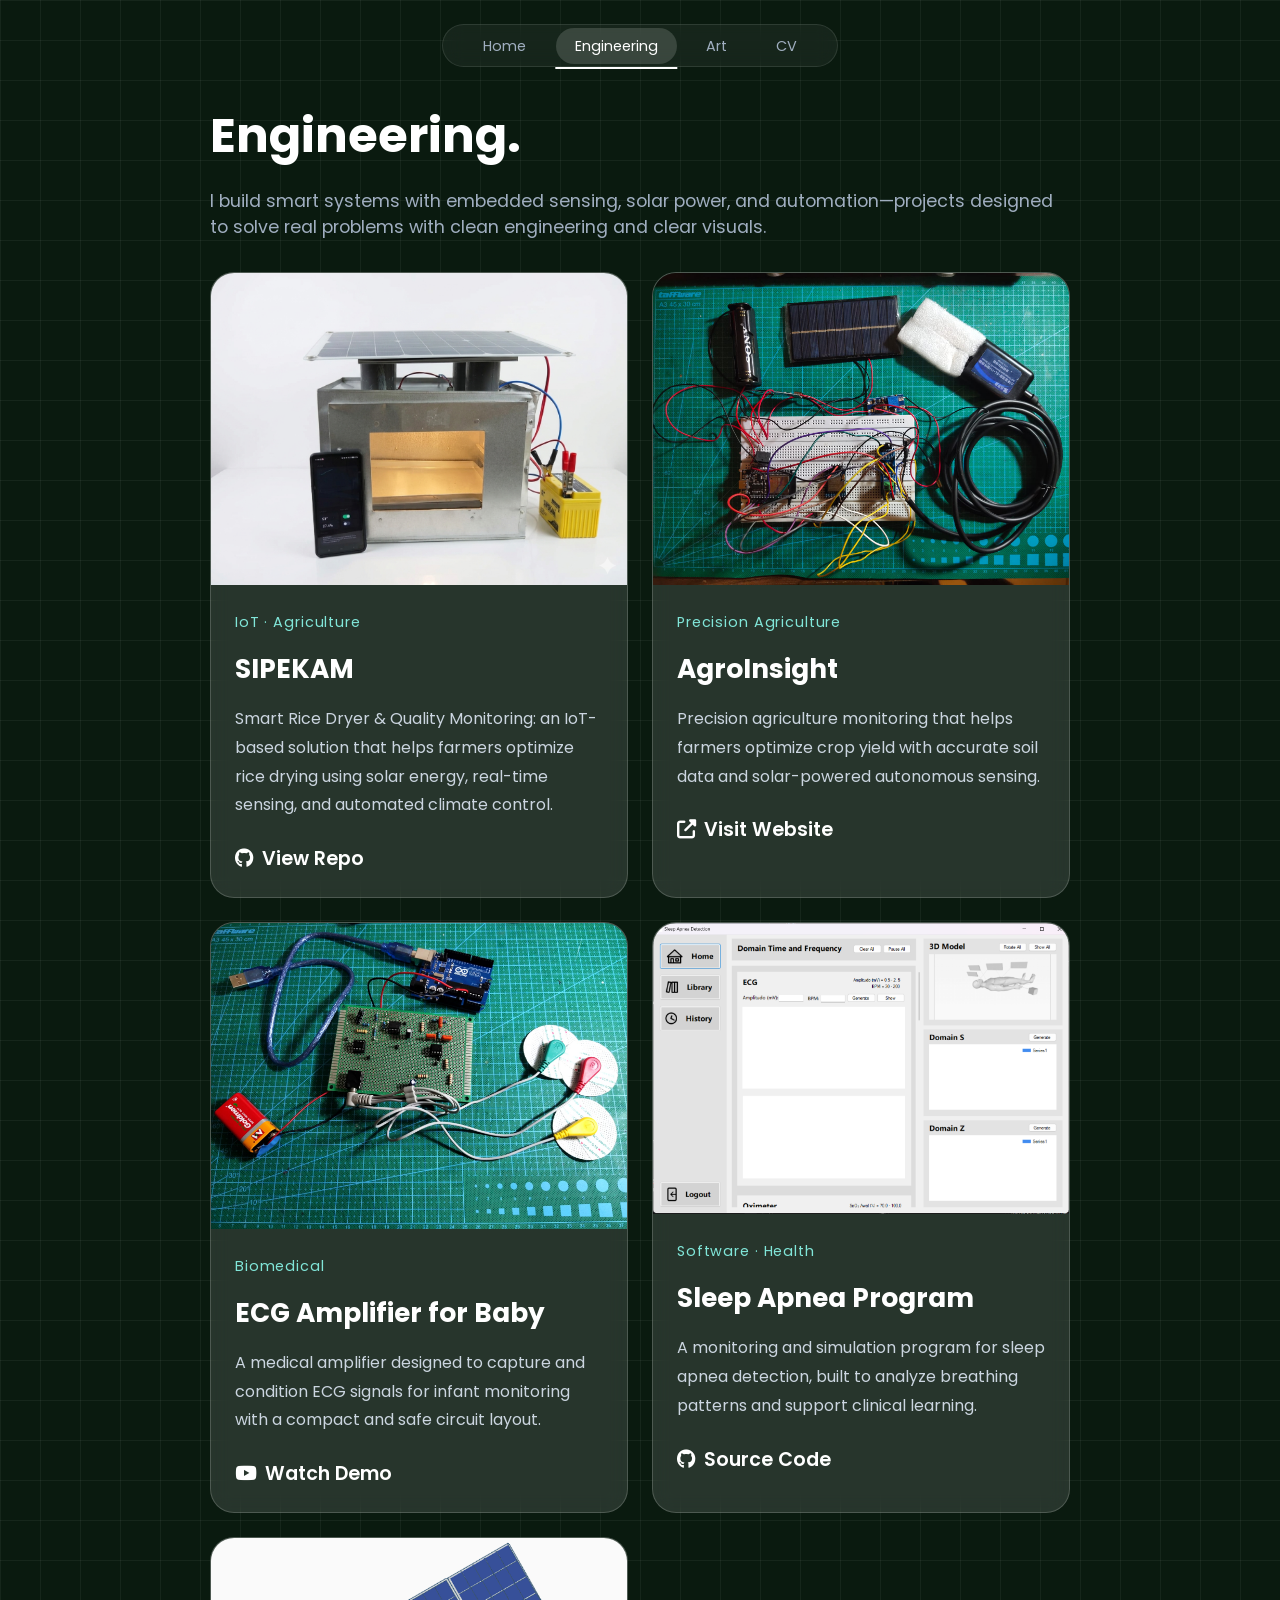
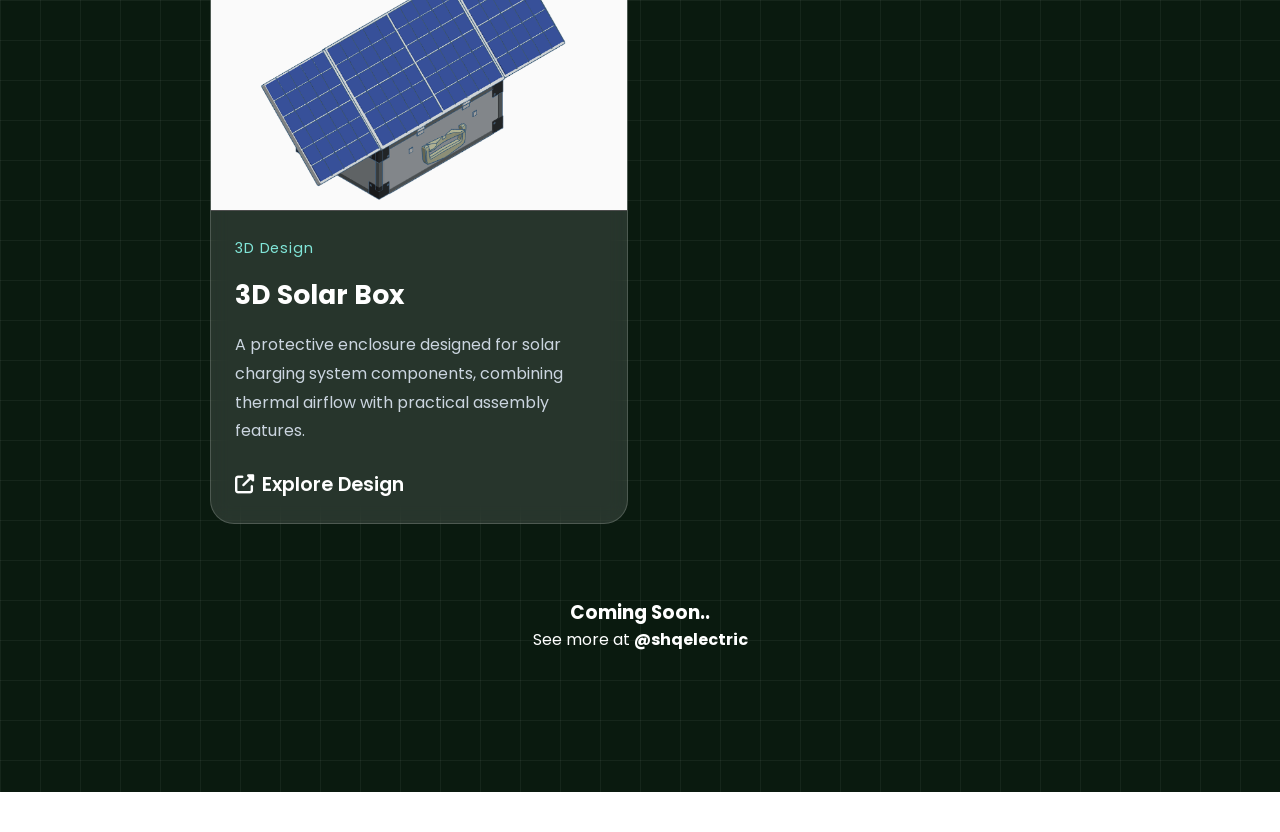
==== engineering.html @ bae483c5 "Add files via upload" ====
<!DOCTYPE html>
<html lang="id">
<head>
    <meta charset="UTF-8">
    <meta name="viewport" content="width=device-width, initial-scale=1.0">
    <title>Engineering - Shauqi Athallah's Portfolio</title>
    <link rel="stylesheet" href="https://fonts.googleapis.com/css2?family=Poppins:wght@400;600;700;800;900&display=swap">
    <link rel="stylesheet" href="https://cdnjs.cloudflare.com/ajax/libs/font-awesome/6.4.0/css/all.min.css">
    <link rel="icon" type="image/png" href="Assets/Logo.png">
    <link rel="stylesheet" href="style.css">
</head>
<body>
    <nav class="navbar">
        <ul class="nav-links">
            <li><a href="index.html" class="nav-item">Home</a></li>
            <li><a href="engineering.html" class="nav-item">Engineering</a></li>
            <li><a href="art.html" class="nav-item">Art</a></li>
            <li><a href="cv.html" class="nav-item">CV</a></li>
        </ul>
    </nav>

    <section class="engineering-section reveal">
        <div class="grid-overlay"></div>
        <div class="container">
            <div class="engineering-header">
                <div>
                    <h2 class="eng-title anim-title">Engineering.</h2>
                    <p class="eng-subtitle anim-subtitle">I build smart systems with embedded sensing, solar power, and automation—projects designed to solve real problems with clean engineering and clear visuals.</p>
            </div>

            <div class="projects-grid">
                <article class="project-card">
                    <div class="project-card-image"><img src="Assets/SIPEKAM.png" alt="SIPEKAM"></div>
                    <div class="project-card-body">
                        <span class="project-tag">IoT · Agriculture</span>
                        <h3>SIPEKAM</h3>
                        <p>Smart Rice Dryer & Quality Monitoring: an IoT-based solution that helps farmers optimize rice drying using solar energy, real-time sensing, and automated climate control.</p>
                        <div class="project-links"><a href="https://github.com/Paintingzboy/SEPEKAM" target="_blank" class="project-link"><i class="fab fa-github"></i> View Repo</a></div>
                    </div>
                </article>
                <article class="project-card">
                    <div class="project-card-image"><img src="Assets/Agroinsight.jpeg" alt="AgroInsight"></div>
                    <div class="project-card-body">
                        <span class="project-tag">Precision Agriculture</span>
                        <h3>AgroInsight</h3>
                        <p>Precision agriculture monitoring that helps farmers optimize crop yield with accurate soil data and solar-powered autonomous sensing.</p>
                        <div class="project-links"><a href="https://greenusa.group/" target="_blank" class="project-link"><i class="fas fa-external-link-alt"></i> Visit Website</a></div>
                    </div>
                </article>
                <article class="project-card">
                    <div class="project-card-image"><img src="Assets/ecg_project.png" alt="ECG Amplifier"></div>
                    <div class="project-card-body">
                        <span class="project-tag">Biomedical</span>
                        <h3>ECG Amplifier for Baby</h3>
                        <p>A medical amplifier designed to capture and condition ECG signals for infant monitoring with a compact and safe circuit layout.</p>
                        <div class="project-links"><a href="https://youtu.be/waEF_Oey0KQ" target="_blank" class="project-link"><i class="fab fa-youtube"></i> Watch Demo</a></div>
                    </div>
                </article>
                <article class="project-card">
                    <div class="project-card-image"><img src="Assets/sleep_apnea.png" alt="Sleep Apnea"></div>
                    <div class="project-card-body">
                        <span class="project-tag">Software · Health</span>
                        <h3>Sleep Apnea Program</h3>
                        <p>A monitoring and simulation program for sleep apnea detection, built to analyze breathing patterns and support clinical learning.</p>
                        <div class="project-links"><a href="https://github.com/Paintingzboy/Sleep-Apnea-Automatic-Detection-Simulation" target="_blank" class="project-link"><i class="fab fa-github"></i> Source Code</a></div>
                    </div>
                </article>
                <article class="project-card">
                    <div class="project-card-image"><img src="Assets/solar_box.png" alt="3D Solar Box"></div>
                    <div class="project-card-body">
                        <span class="project-tag">3D Design</span>
                        <h3>3D Solar Box</h3>
                        <p>A protective enclosure designed for solar charging system components, combining thermal airflow with practical assembly features.</p>
                        <div class="project-links"><a href="https://www.tinkercad.com/things/6fHM1YEvElI" target="_blank" class="project-link"><i class="fas fa-external-link-alt"></i> Explore Design</a></div>
                    </div>
                </article>
            </div>
            <div class="coming-soon">
                <h3>Coming Soon..</h3>
                <p>See more at <a href="https://instagram.com/shqelectric" target="_blank">@shqelectric</a></p>
            </div>
        </div>
    </section>

    <script src="script.js"></script>
</body>
</html>
---- style.css ----
/* --- Global Styles --- */
* { 
    margin: 0; 
    padding: 0; 
    box-sizing: border-box; 
    scroll-behavior: smooth; 
}

body {
    font-family: 'Poppins', sans-serif;
    background: linear-gradient(180deg, #253551 0%, #151B25 100%);
    background-attachment: fixed;
    color: #ffffff;
    overflow-x: hidden;
}

.nav-links a {
    position: relative;
    transition: all 0.3s ease;
    animation: navFade 0.8s ease-out both;
}

.anim-title {
    opacity: 0;
    animation: popIn 0.9s ease-out forwards;
}

.anim-subtitle {
    opacity: 0;
    animation: floatIn 1s ease-out 0.1s forwards;
}

.anim-text {
    opacity: 0;
    animation: textRise 1s ease-out 0.2s forwards;
}

.anim-image {
    opacity: 0;
    animation: imagePulse 1.1s ease-out 0.25s forwards;
}

@keyframes popIn {
    from { opacity: 0; transform: translateY(-18px) scale(0.98); }
    to { opacity: 1; transform: translateY(0) scale(1); }
}

@keyframes floatIn {
    from { opacity: 0; transform: translateY(20px); }
    to { opacity: 1; transform: translateY(0); }
}

@keyframes textRise {
    from { opacity: 0; transform: translateX(-20px); }
    to { opacity: 1; transform: translateX(0); }
}

@keyframes imagePulse {
    from { opacity: 0; transform: translateY(20px) scale(0.98); }
    to { opacity: 1; transform: translateY(0) scale(1); }
}

@keyframes navFade {
    from { opacity: 0; transform: translateY(-8px); }
    to { opacity: 1; transform: translateY(0); }
}

/* --- Navbar --- */
.navbar { 
    display: flex; 
    justify-content: center; 
    padding: 1.5rem 0; 
    position: fixed; 
    width: 100%; 
    top: 0; 
    z-index: 1000; 
}
.nav-links { 
    display: flex; 
    list-style: none; 
    background: rgba(255, 255, 255, 0.05); 
    padding: 0.5rem 1rem; 
    border-radius: 30px; 
    border: 1px solid rgba(255, 255, 255, 0.1); 
    backdrop-filter: blur(10px); 
}
.nav-links li { margin: 0 5px; }
.nav-links a { 
    text-decoration: none; 
    color: #a0aec0; 
    padding: 0.5rem 1.2rem; 
    border-radius: 20px; 
    font-size: 0.9rem; 
    transition: 0.3s; 
}
.nav-links a.active, .nav-links a:hover { 
    background: rgba(255, 255, 255, 0.15); 
    color: white; 
}

/* --- Hero Section --- */
.hero-container { 
    height: 100vh; 
    display: flex; 
    align-items: center; 
    justify-content: space-between; 
    max-width: 1200px; 
    margin: 0 auto; 
    padding: 0 2rem; 
}
.hero-text { flex: 1.2; z-index: 2; }
.hero-text h1 { 
    font-size: 4rem; 
    line-height: 1.1; 
    margin-bottom: 1.5rem; 
}
.hero-text p { 
    color: #cbd5e0; 
    font-size: 1.2rem; 
    margin-bottom: 2.5rem; 
}
.social-icons { display: flex; gap: 1.5rem; }
.social-icons a { 
    color: white; 
    font-size: 1.6rem; 
    transition: 0.3s; 
}
.social-icons a:hover { 
    transform: translateY(-3px); 
    color: #a0aec0; 
}
.hero-image { 
    flex: 1; 
    display: flex; 
    justify-content: flex-end; 
    align-items: flex-end; 
    height: 100%; 
    padding-bottom: 5vh; 
}
.hero-image img { 
    max-width: 90%; 
    height: auto; 
    max-height: 85vh; 
    object-fit: contain; 
    -webkit-mask-image: linear-gradient(to bottom, black 70%, transparent 100%); 
    mask-image: linear-gradient(to bottom, black 70%, transparent 100%); 
}

/* --- Experiences --- */
.experience-section { 
    max-width: 1200px; 
    margin: 0 auto; 
    padding: 120px 2rem; 
}
.experience-section h2 { 
    font-size: 3.5rem; 
    margin-bottom: 4rem; 
}
.exp-grid { 
    display: grid; 
    grid-template-columns: repeat(auto-fit, minmax(320px, 1fr)); 
    gap: 4rem; 
}
.exp-item h3 { 
    font-size: 1.5rem; 
    margin-bottom: 1.5rem; 
    font-weight: 600; 
}
.exp-item ul { 
    list-style: none; 
    color: #cbd5e0; 
}
.exp-item li { 
    margin-bottom: 0.8rem; 
    position: relative; 
    padding-left: 1.5rem; 
    font-size: 1.1rem; 
}
.exp-item li::before { 
    content: "•"; 
    position: absolute; 
    left: 0; 
    color: #ffffff; 
}

.home-experience {
    padding: 100px 2rem;
    background: rgba(255,255,255,0.05);
}
.home-experience .section-header {
    max-width: 800px;
    margin: 0 auto 3rem;
    text-align: center;
}
.home-experience .section-title {
    font-size: 3.5rem;
    margin-bottom: 1rem;
}
.home-experience .section-subtitle {
    font-size: 1.05rem;
    color: #cbd5e0;
    line-height: 1.7;
}
.home-exp-grid {
    display: grid;
    grid-template-columns: repeat(3, minmax(260px, 1fr));
    gap: 24px;
}
.home-exp-section {
    padding: 100px 2rem;
    background: transparent;
}
.home-exp-section .section-header {
    max-width: 850px;
    margin: 0 auto 2.5rem;
    text-align: center;
}
.home-exp-list {
    display: grid;
    grid-template-columns: repeat(3, minmax(200px, 1fr));
    gap: 40px 32px;
}
.home-exp-group {
    display: flex;
    flex-direction: column;
    gap: 22px;
}
.home-exp-group .exp-category {
    font-size: 1.15rem;
    color: #ffffff;
    text-transform: uppercase;
    letter-spacing: 0.14em;
    margin-bottom: 0.8rem;
}
.home-exp-entry {
    display: block;
    padding: 0;
    border: none;
}
.home-exp-entry h4 {
    font-size: 1.1rem;
    font-weight: 700;
    color: #ffffff;
    margin-bottom: 0.25rem;
}
.home-exp-entry .exp-organization {
    color: #cbd5e0;
    font-size: 0.95rem;
    margin-bottom: 0.45rem;
}
.home-exp-entry .exp-date {
    color: rgba(203, 213, 224, 0.75);
    font-size: 0.9rem;
}
.home-exp-entry + .home-exp-entry {
    margin-top: 1.5rem;
}
.home-exp-group {
    padding: 0;
    border-radius: 0;
    background: transparent;
    border: none;
    backdrop-filter: none;
}
.exp-card-media {
    display: grid;
    grid-template-columns: 120px 1fr;
    gap: 16px;
    align-items: center;
    padding: 24px;
    border-bottom: 1px solid rgba(255,255,255,0.08);
}
.exp-card-image {
    width: 100%;
    height: 120px;
    background: linear-gradient(135deg, rgba(255,255,255,0.15), rgba(255,255,255,0.06));
    border-radius: 20px;
    display: flex;
    align-items: center;
    justify-content: center;
}
.exp-card-icon {
    font-size: 2rem;
    color: white;
}
.exp-card-caption p {
    color: #cbd5e0;
    font-size: 0.95rem;
    line-height: 1.6;
}
.exp-card-content {
    padding: 24px;
}
.exp-card-content h3 {
    margin-bottom: 1rem;
    font-size: 1.4rem;
}
.exp-card-content ul {
    list-style: none;
    color: #cbd5e0;
    display: grid;
    gap: 0.75rem;
}
.exp-card-content li {
    padding-left: 1.4rem;
    position: relative;
}
.exp-card-content li::before {
    content: "–";
    position: absolute;
    left: 0;
    color: #fff;
}

/* --- Engineering Section --- */
.engineering-section { 
    position: relative; 
    background-color: #0a1a0f; 
    padding: 100px 0; 
    min-height: 100vh; 
}
.grid-overlay { 
    position: absolute; 
    top: 0; 
    left: 0; 
    width: 100%; 
    height: 100%; 
    background-image: linear-gradient(rgba(255,255,255,0.05) 1px, transparent 1px), linear-gradient(90deg, rgba(255,255,255,0.05) 1px, transparent 1px); 
    background-size: 40px 40px; 
    pointer-events: none; 
}
.container { 
    max-width: 900px; 
    margin: 0 auto; 
    padding: 0 20px; 
    position: relative; 
    z-index: 1; 
}
.eng-title { 
    font-size: 3rem; 
    margin-bottom: 1rem; 
    color: #fff; 
}
.eng-subtitle { 
    font-size: 1.1rem; 
    color: #a0aec0; 
    margin-bottom: 0.5rem; 
}
.eng-text { 
    margin-bottom: 3rem; 
    color: #fff; 
}
.project-list { 
    display: flex; 
    flex-direction: column; 
    gap: 25px; 
}
.project-box { 
    display: flex; 
    background: rgba(255, 255, 255, 0.12); 
    border: 1px solid rgba(255, 255, 255, 0.18); 
    backdrop-filter: blur(10px); 
    border-radius: 18px; 
    padding: 20px; 
    position: relative; 
    transition: 0.3s ease; 
    align-items: center; 
    gap: 20px; 
}
.project-box:hover { 
    background: rgba(255, 255, 255, 0.18); 
    transform: translateY(-4px); 
}
.project-img { 
    width: 180px; 
    height: 120px; 
    background: #1a1a1a; 
    border-radius: 10px; 
    overflow: hidden; 
    flex-shrink: 0; 
}
.project-img img { 
    width: 100%; 
    height: 100%; 
    object-fit: cover; 
}
.project-info h3 { 
    font-size: 1.4rem; 
    margin-bottom: 5px; 
}
.project-info p { 
    color: #cbd5e0; 
    font-size: 0.95rem; 
}
.category { 
    font-style: italic; 
    color: #a0aec0; 
    font-size: 0.9rem; 
}
.project-actions { 
    position: absolute; 
    top: 20px; 
    right: 20px; 
    display: flex; 
    gap: 15px; 
}
.project-link { 
    color: rgba(255, 255, 255, 0.5); 
    font-size: 1.2rem; 
    transition: 0.3s; 
    text-decoration: none; 
}
.project-link:hover { 
    color: #fff; 
    transform: scale(1.1); 
}
.youtube-hover:hover { 
    color: #FF0000; 
}

.engineering-header {
    display: flex;
    flex-direction: column;
    gap: 1.5rem;
    margin-bottom: 2.5rem;
}
.eng-description {
    color: #cbd5e0;
    max-width: 760px;
    line-height: 1.7;
}
.projects-grid {
    display: grid;
    grid-template-columns: repeat(2, minmax(320px, 1fr));
    gap: 24px;
}
.project-card {
    background: rgba(255,255,255,0.12);
    border: 1px solid rgba(255,255,255,0.18);
    backdrop-filter: blur(10px);
    border-radius: 24px;
    overflow: hidden;
    display: flex;
    flex-direction: column;
    transition: transform 0.25s ease, border-color 0.25s ease, background 0.25s ease;
}
.project-card:hover {
    transform: translateY(-8px);
    border-color: rgba(255,255,255,0.28);
    background: rgba(255,255,255,0.18);
}
.project-card-image {
    width: 100%;
    min-height: 240px;
    overflow: hidden;
}
.project-card-image img {
    width: 100%;
    height: 100%;
    object-fit: cover;
    display: block;
}
.project-card-body {
    padding: 24px;
}
.project-tag {
    display: inline-block;
    margin-bottom: 1rem;
    color: #81e6d9;
    font-size: 0.9rem;
    letter-spacing: 0.06em;
}
.project-card-body h3 {
    font-size: 1.65rem;
    margin-bottom: 1rem;
}
.project-card-body p {
    color: #cbd5e0;
    line-height: 1.8;
    margin-bottom: 1.5rem;
}
.project-links {
    display: flex;
    gap: 1rem;
}
.project-link {
    color: #ffffff;
    font-weight: 600;
    text-decoration: none;
    display: inline-flex;
    align-items: center;
    gap: 0.5rem;
    transition: color 0.25s ease;
}
.project-link:hover {
    color: #81e6d9;
}

/* FIX @SHQELECTRIC: TENGAH & NO UNDERLINE */
.coming-soon { 
    text-align: center; 
    margin-top: 50px; 
}
.coming-soon a { 
    color: #ffffff; 
    text-decoration: none !important; 
    font-weight: 700; 
}

/* --- Art Section --- */
.art-section { 
    background-color: #ffffff !important; 
    color: #000000 !important; 
    padding: 100px 0; 
    min-height: 100vh; 
    position: relative; 
    z-index: 5; 
}
.art-container { 
    max-width: 1000px; 
    margin: 0 auto; 
    padding: 0 20px; 
}
.art-title { 
    font-size: 3.5rem; 
    font-weight: 800; 
    margin-bottom: 10px; 
    color: #000 !important; 
}
.art-subtitle { 
    font-size: 1.1rem; 
    margin-bottom: 60px; 
    color: #333 !important; 
    line-height: 1.6; 
}

/* Slideshow */
.slideshow-container { 
    position: relative; 
    width: 100%; 
    overflow: hidden; 
    border-radius: 10px; 
}
.slides-wrapper { 
    display: flex; 
    width: 300%; 
    transition: transform 0.8s cubic-bezier(0.4, 0, 0.2, 1); 
}
.featured-art { 
    flex: 0 0 33.333%; 
    display: flex; 
    align-items: center; 
    justify-content: space-between; 
    gap: 50px; 
    padding: 20px; 
}
.art-info { flex: 1; }
.art-name { 
    font-size: 2.8rem; 
    font-weight: 800; 
    line-height: 1.1; 
    margin-bottom: 15px; 
    color: #000 !important; 
}
.art-detail { 
    font-size: 1.1rem; 
    color: #444 !important; 
}
.art-frame { 
    flex: 1.4; 
    border-radius: 4px; 
    overflow: hidden; 
    box-shadow: 0 10px 30px rgba(0,0,0,0.1); 
}
.art-frame img { 
    width: 100%; 
    display: block; 
}

/* NAV BUTTONS TRANSPARAN MELAYANG */
.slide-nav-btn {
    position: relative;
    display: inline-flex;
    align-items: center;
    justify-content: center;
    background: rgba(0, 0, 0, 0.12); 
    color: white; 
    border: none;
    width: 36px; 
    height: 36px; 
    border-radius: 50%; 
    cursor: pointer;
    z-index: 20; 
    transition: 0.3s; 
    font-size: 0.95rem;
    margin: 0 8px;
}
.slide-nav-btn:hover { 
    background: rgba(0, 0, 0, 0.3); 
}
.prev-slide, .next-slide { left: auto; right: auto; top: auto; transform: none; }
.slide-controls-wrapper {
    display: flex;
    justify-content: center;
    gap: 12px;
    margin-top: 16px;
}
/* Art Gallery Masonry (Asli) */
.gallery-header { 
    text-align: center; 
    font-size: 4rem; 
    font-weight: 900; 
    margin: 60px 0 40px; 
    color: #000 !important; 
}
.art-masonry-grid { 
    columns: 3; 
    column-gap: 20px; 
    width: 100%; 
}
.grid-box { 
    break-inside: avoid; 
    margin-bottom: 20px; 
    border-radius: 8px; 
    overflow: hidden; 
    box-shadow: 0 4px 15px rgba(0,0,0,0.1); 
    transition: 0.3s; 
}
.grid-box img { 
    width: 100%; 
    height: auto; 
    display: block; 
}

.art-insta { 
    text-align: center; 
    font-size: 1.1rem; 
    color: #000 !important; 
    margin-top: 40px; 
}
.art-insta a { 
    color: #000 !important; 
    font-weight: 700; 
    text-decoration: none; 
}

/* Reveal Animation */
.reveal {
    opacity: 0;
    transform: translateY(40px);
    transition: all 1.2s cubic-bezier(0.4, 0, 0.2, 1);
}
.reveal.active {
    opacity: 1;
    transform: translateY(0);
}

/* Smooth Scroll Behavior */
html {
    scroll-behavior: smooth;
}

/* Nav Link Animation */
.nav-links a {
    position: relative;
    transition: all 0.3s ease;
}
.nav-links a::after {
    content: '';
    position: absolute;
    bottom: -5px;
    left: 50%;
    width: 0;
    height: 2px;
    background: white;
    transition: all 0.3s ease;
    transform: translateX(-50%);
}
.nav-links a.active::after,
.nav-links a:hover::after {
    width: 100%;
}

/* --- CV Section --- */
.cv-section {
    min-height: 100vh; 
    padding: 100px 2rem; 
    background: #151B25;
}
.cv-wrapper { 
    width: 100%; 
    max-width: 900px; 
    margin: 0 auto; 
    background: white; 
    border-radius: 10px; 
    overflow: hidden; 
    box-shadow: 0 10px 30px rgba(0,0,0,0.5); 
}
.cv-title { 
    font-size: 3.5rem; 
    margin-bottom: 2rem; 
}
.download-btn { 
    display: inline-block; 
    padding: 10px 25px; 
    background: rgba(255,255,255,0.1); 
    color: white; 
    text-decoration: none; 
    border-radius: 20px; 
    border: 1px solid rgba(255,255,255,0.2); 
    transition: 0.3s; 
}
.download-btn:hover { 
    background: rgba(255,255,255,0.2); 
}

/* --- Media Queries for Responsiveness --- */

/* Tablet */
@media (max-width: 1024px) {
    .hero-text h1 { font-size: 3rem; }
    .hero-text p { font-size: 1rem; }
    .experience-section h2 { font-size: 3rem; }
    .eng-title { font-size: 2.5rem; }
    .art-title { font-size: 3rem; }
    .art-name { font-size: 2.5rem; }
    .gallery-header { font-size: 3rem; }
    .cv-title { font-size: 3rem; }
    .project-box { flex-direction: column; align-items: flex-start; gap: 15px; }
    .project-img { width: 100%; height: 200px; }
    .project-actions { position: static; justify-content: flex-end; }
    .home-exp-list { grid-template-columns: repeat(2, 1fr); gap: 32px 24px; }
}

/* Mobile */
@media (max-width: 768px) {
    .navbar { padding: 1rem 0; }
    .nav-links { padding: 0.5rem; }
    .nav-links li { margin: 0 2px; }
    .nav-links a { padding: 0.4rem 0.8rem; font-size: 0.8rem; }
    
    .hero-container { 
        flex-direction: column; 
        text-align: center; 
        height: auto; 
        padding-top: 120px; 
        padding: 120px 1rem 2rem; 
    }
    .hero-text { flex: none; margin-bottom: 2rem; }
    .hero-text h1 { font-size: 2.5rem; }
    .hero-text p { font-size: 1rem; }
    .social-icons { justify-content: center; gap: 1rem; }
    .hero-image { flex: none; justify-content: center; padding-bottom: 0; }
    .hero-image img { max-width: 100%; max-height: 60vh; }
    
    .experience-section { padding: 80px 1rem; }
    .experience-section h2 { font-size: 2.5rem; margin-bottom: 2rem; }
    .exp-grid { grid-template-columns: 1fr; gap: 2rem; }
    .home-exp-grid { grid-template-columns: 1fr; }
    .home-exp-list { grid-template-columns: 1fr; gap: 32px; }
    .projects-grid { grid-template-columns: 1fr; }
    
    .engineering-section { padding: 80px 0; }
    .container { padding: 0 15px; }
    .eng-title { font-size: 2rem; }
    .eng-subtitle { font-size: 1rem; }
    .project-box { padding: 15px; gap: 15px; }
    .project-info h3 { font-size: 1.2rem; }
    
    .art-section { padding: 80px 0; }
    .art-container { padding: 0 15px; }
    .art-title { font-size: 2.5rem; }
    .art-subtitle { font-size: 1rem; margin-bottom: 40px; }
    .featured-art { flex-direction: column; text-align: left; gap: 20px; padding: 15px; }
    .art-name { font-size: 2rem; }
    .art-detail { font-size: 1rem; }
    .art-masonry-grid { columns: 2; column-gap: 15px; }
    .gallery-header { font-size: 2.5rem; margin: 40px 0 20px; }
    
    .cv-section { padding: 80px 1rem; }
    .cv-title { font-size: 2.5rem; }
    .cv-wrapper { max-width: 100%; }
    .download-btn { padding: 8px 20px; font-size: 0.9rem; }
}

/* Small Mobile */
@media (max-width: 480px) {
    .hero-text h1 { font-size: 2rem; }
    .hero-text p { font-size: 0.9rem; }
    .social-icons { gap: 0.8rem; }
    .social-icons a { font-size: 1.4rem; }
    
    .experience-section h2 { font-size: 2rem; }
    .exp-item h3 { font-size: 1.3rem; }
    .exp-item li { font-size: 1rem; padding-left: 1.2rem; }
    
    .eng-title { font-size: 1.8rem; }
    .eng-subtitle { font-size: 0.95rem; }
    .project-info h3 { font-size: 1.1rem; }
    .project-info p { font-size: 0.9rem; }
    .category { font-size: 0.85rem; }
    
    .art-title { font-size: 2rem; }
    .art-subtitle { font-size: 0.95rem; }
    .art-name { font-size: 1.8rem; }
    .art-detail { font-size: 0.95rem; }
    .art-masonry-grid { columns: 1; }
    .gallery-header { font-size: 2rem; }
    
    .cv-title { font-size: 2rem; }
    .download-btn { padding: 6px 15px; font-size: 0.8rem; }
}

/* Slideshow Controls */
.slideshow-controls {
    display: flex;
    justify-content: center;
    gap: 20px;
    margin-top: 20px;
}
.slideshow-controls button {
    background: rgba(255, 255, 255, 0.1);
    border: 1px solid rgba(255, 255, 255, 0.2);
    color: white;
    padding: 10px 20px;
    border-radius: 50%;
    cursor: pointer;
    transition: 0.3s;
}
.slideshow-controls button:hover {
    background: rgba(255, 255, 255, 0.3);
}

.slides-wrapper {
    display: flex;
    width: 300%; /* Lebar total 3 slide (3 x 100%) */
    transition: transform 0.8s ease-in-out;
}

.mySlides {
    flex: 0 0 33.333%; /* Tiap slide berukuran tepat 1 layar container */
    display: flex;
    align-items: center;
    justify-content: space-between;
    padding: 40px;
    gap: 30px;
}

.art-frame {
    flex: 1.5;
    height: 380px; 
    border-radius: 10px;
    overflow: hidden; /* Mengunci gambar di dalam kotak */
}

.art-frame img, .grid-box img {
    width: 100%;
    height: 100%;
    object-fit: cover; /* Memastikan gambar rapi dan tidak gepeng */
}

/* Galeri Kotak */
.art-masonry-grid { 
    display: grid; 
    grid-template-columns: repeat(4, 1fr);
    grid-auto-rows: 160px; 
    gap: 20px; 
}

.grid-box { border-radius: 8px; overflow: hidden; background: #eee; }
.blue-item { grid-row: span 2; }
.green-item { grid-row: span 3; }
.red-item { grid-row: span 3; }

/* Reveal Animation */
.reveal { opacity: 0; transform: translateY(40px); transition: 1.2s all ease; }
.reveal.active { opacity: 1; transform: translateY(0); }
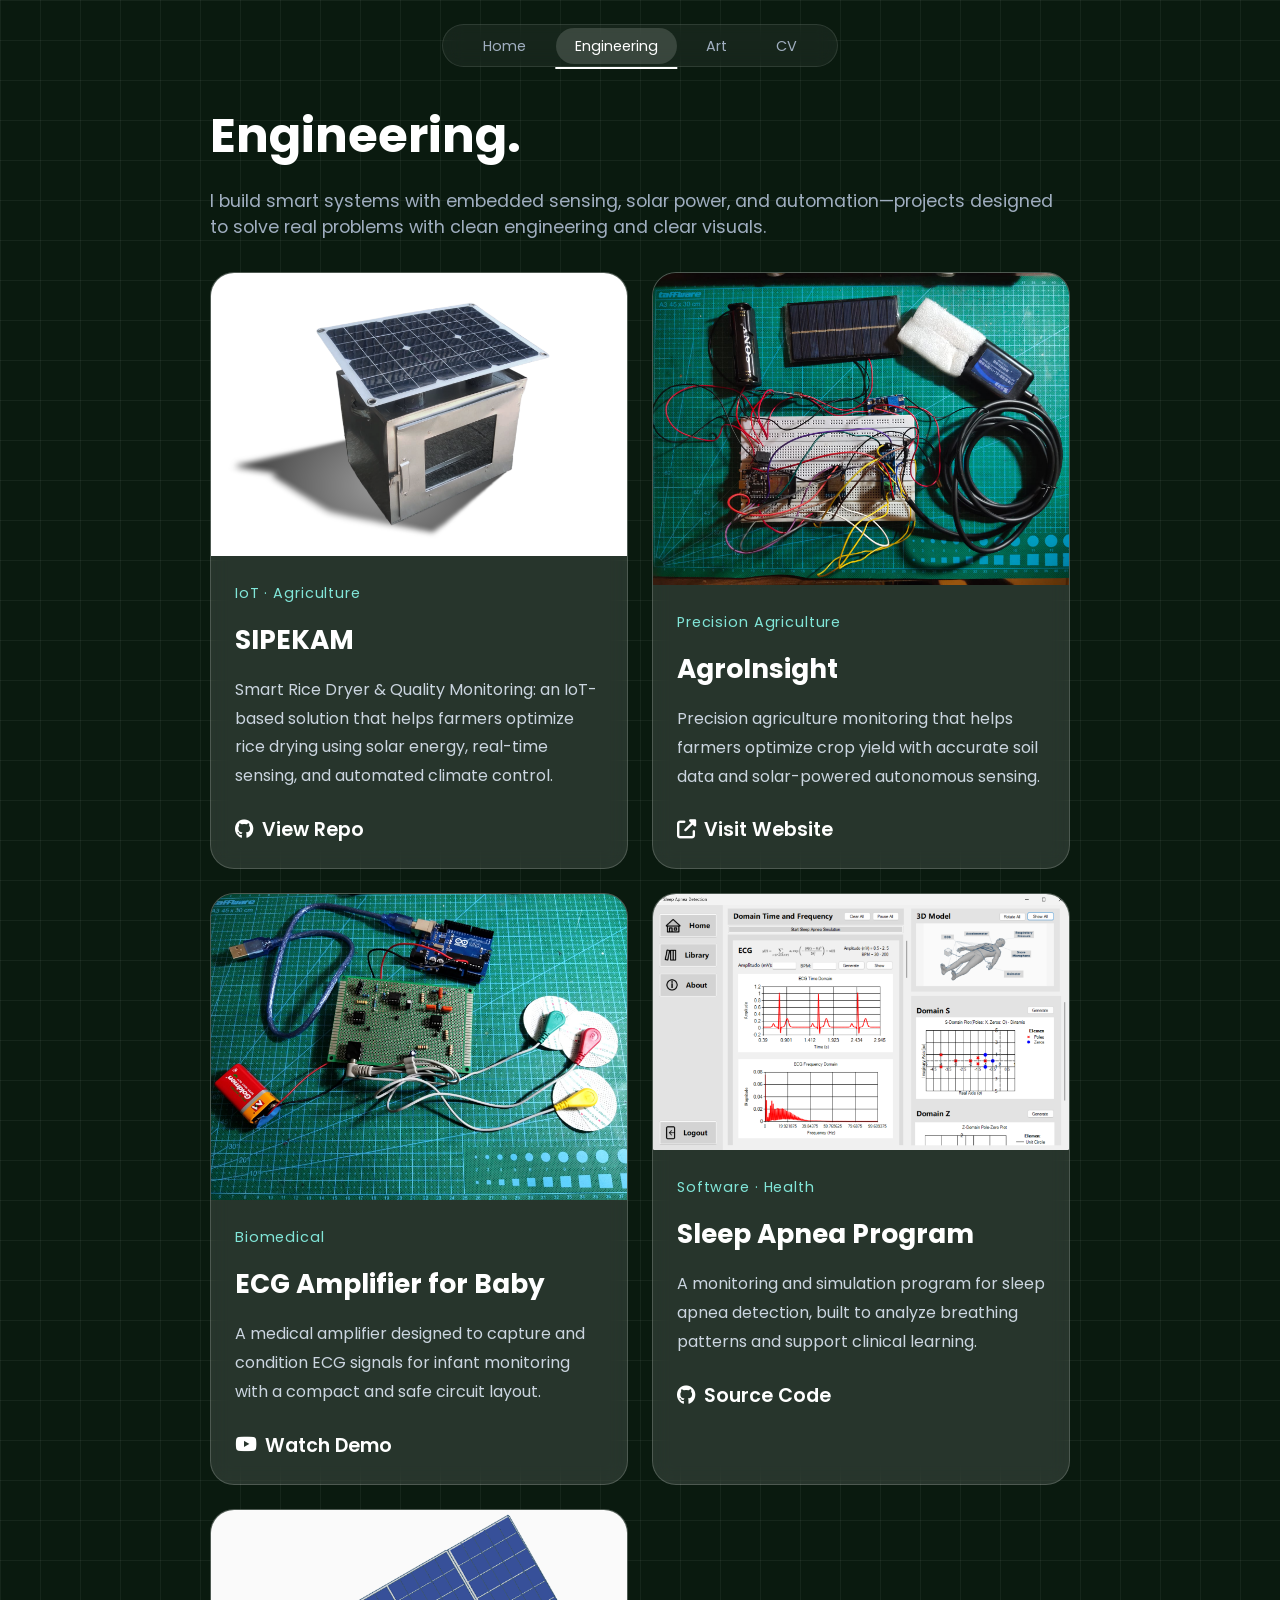
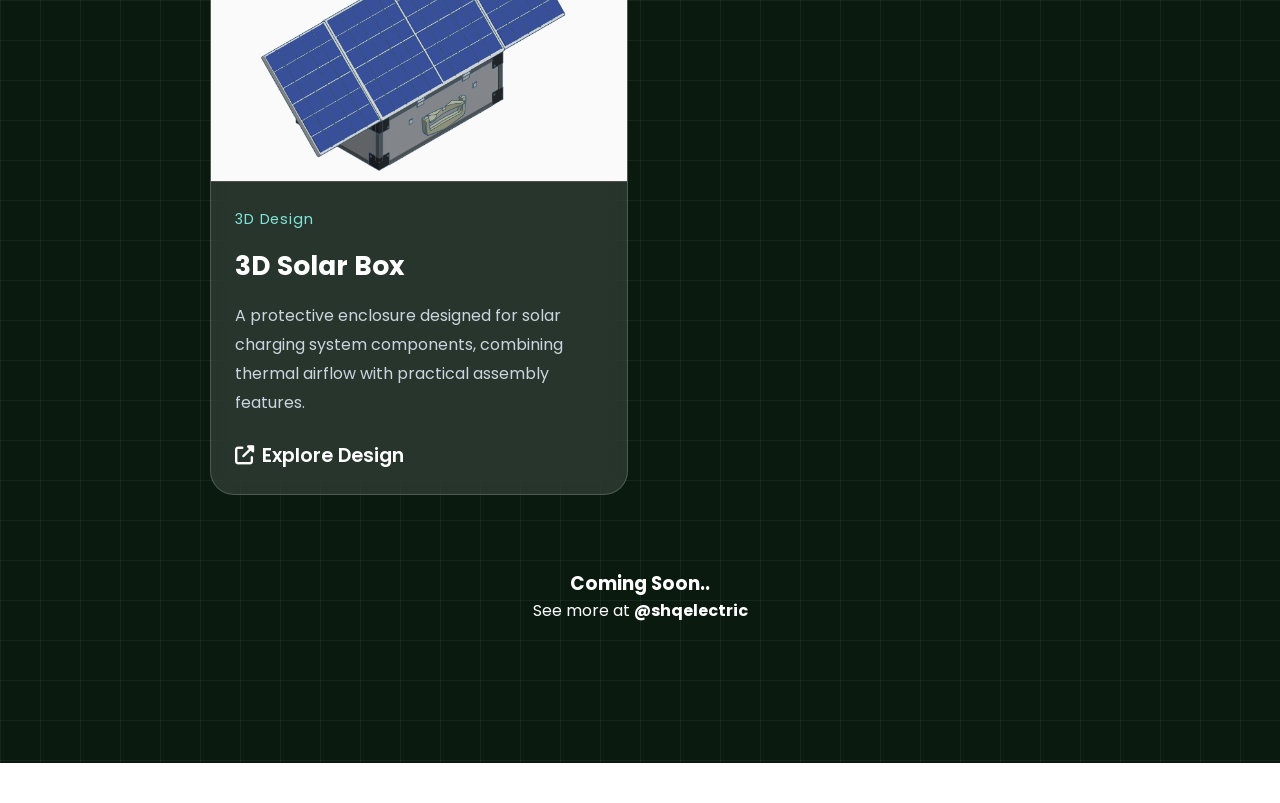
==== commit 79b44a37: "Update engineering.html" ====
--- a/engineering.html
+++ b/engineering.html
@@ -35,7 +35,7 @@
                         <span class="project-tag">IoT · Agriculture</span>
                         <h3>SIPEKAM</h3>
                         <p>Smart Rice Dryer & Quality Monitoring: an IoT-based solution that helps farmers optimize rice drying using solar energy, real-time sensing, and automated climate control.</p>
-                        <div class="project-links"><a href="https://github.com/Paintingzboy/SEPEKAM" target="_blank" class="project-link"><i class="fab fa-github"></i> View Repo</a></div>
+                        <div class="project-links"><a href="https://github.com/Paintingzboy/SIPEKAM" target="_blank" class="project-link"><i class="fab fa-github"></i> View Repo</a></div>
                     </div>
                 </article>
                 <article class="project-card">
@@ -84,4 +84,4 @@
 
     <script src="script.js"></script>
 </body>
-</html>+</html>
--- a/style.css
+++ b/style.css
@@ -234,8 +234,8 @@
 }
 .home-exp-entry {
     display: block;
-    padding: 0;
-    border: none;
+    padding: 0 0 0 14px;
+    border-left: 2px solid rgba(255, 255, 255, 0.25);
 }
 .home-exp-entry h4 {
     font-size: 1.1rem;
@@ -253,7 +253,8 @@
     font-size: 0.9rem;
 }
 .home-exp-entry + .home-exp-entry {
-    margin-top: 1.5rem;
+    margin-top: 0;
+    padding-top: 1.2rem;
 }
 .home-exp-group {
     padding: 0;
